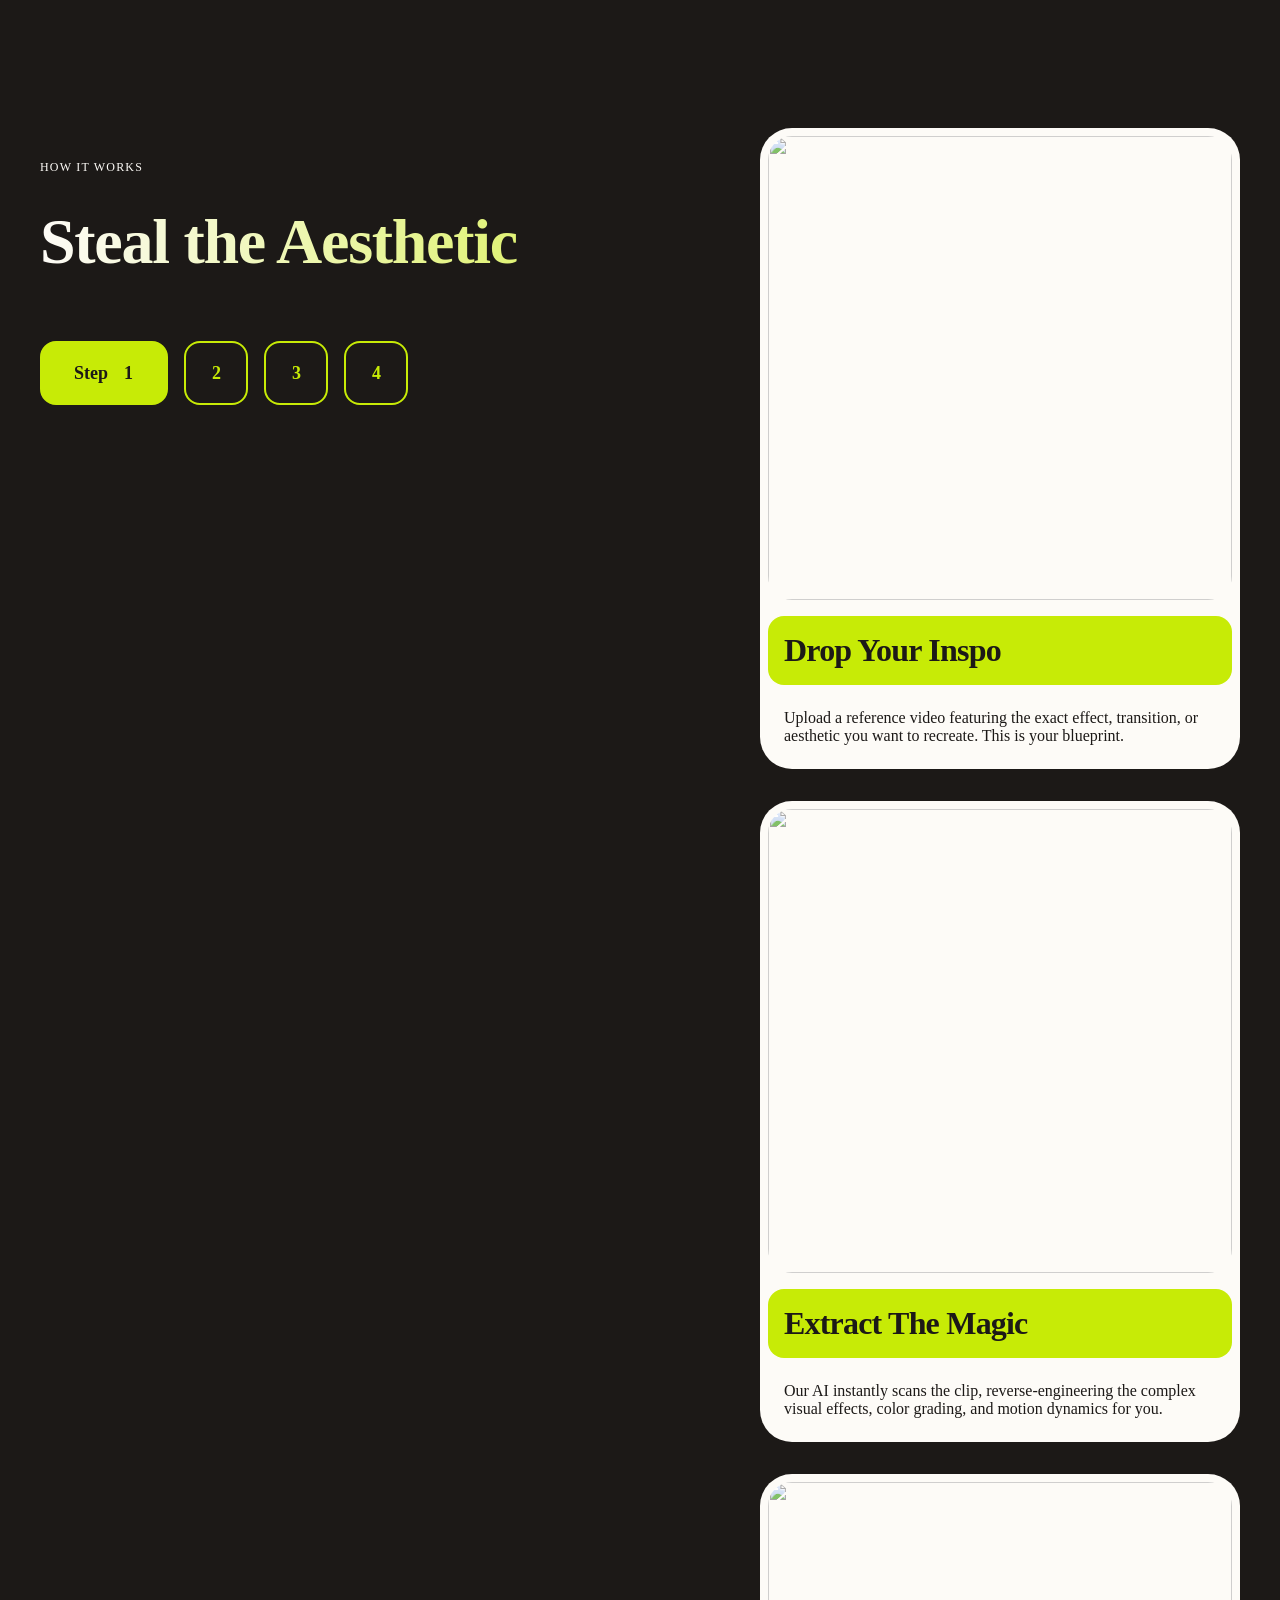
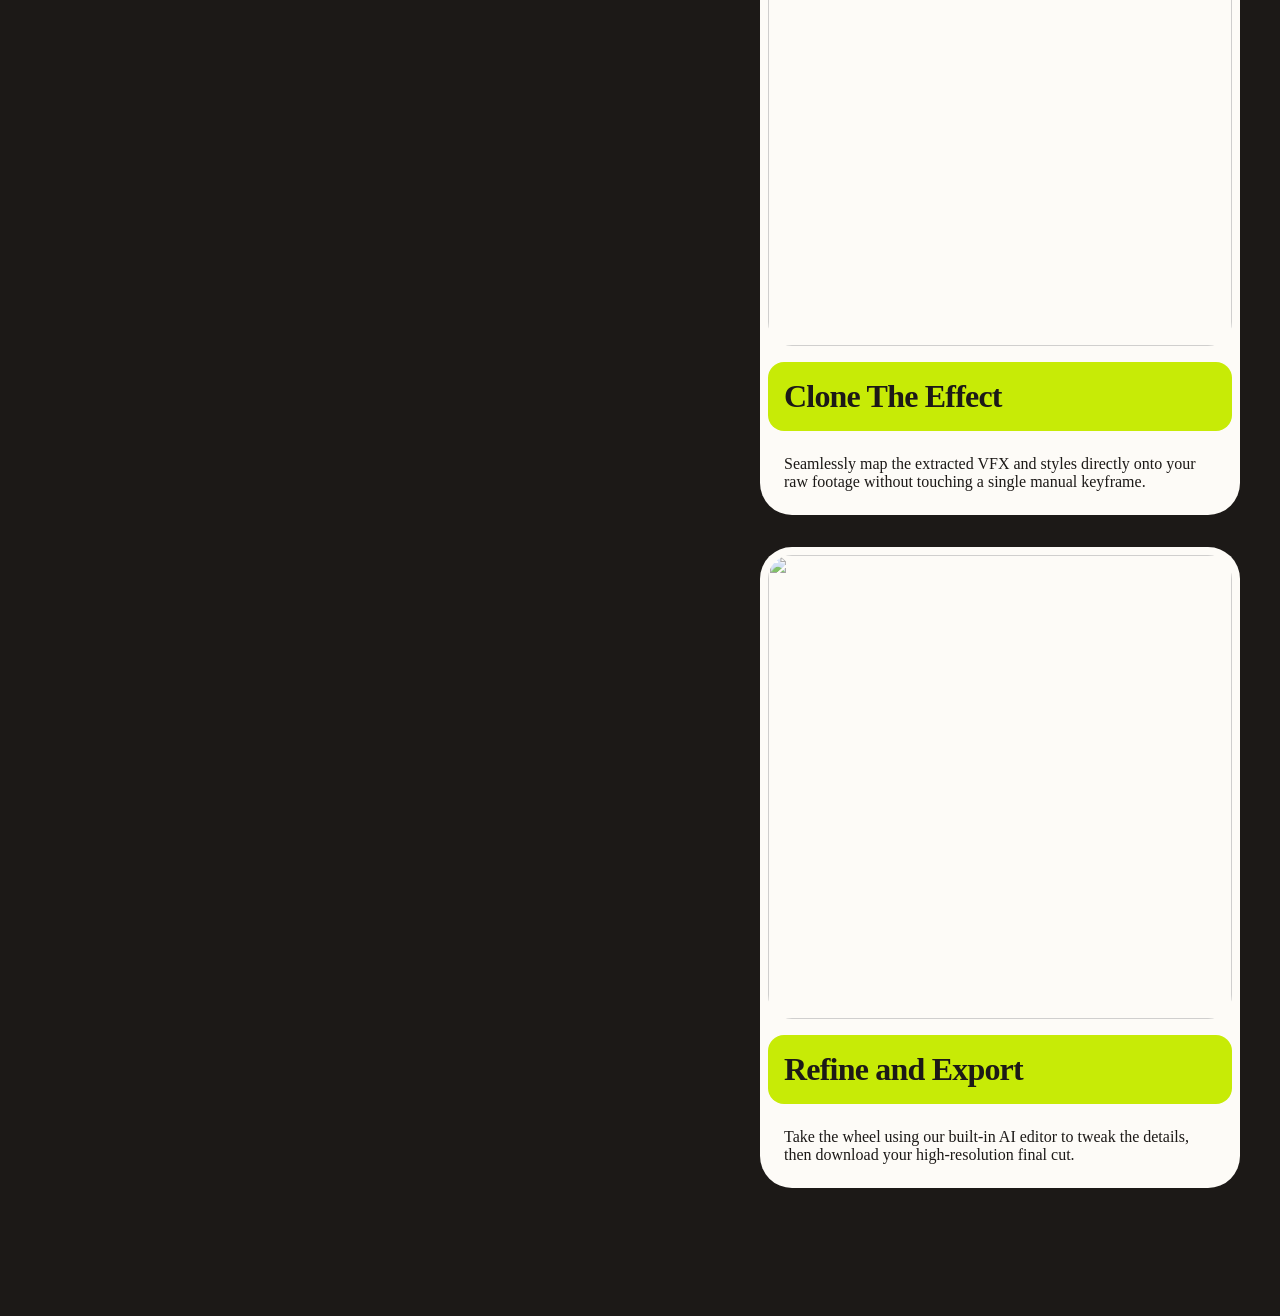
==== test.html @ 05ed0e76 "added changes" ====
<!doctype html>
<html lang="en">
  <head>
    <meta charset="UTF-8" />
    <meta name="viewport" content="width=device-width, initial-scale=1" />
    <title>How We Work - Standalone</title>
    <link rel="stylesheet" type="text/css" href="style.css">
    <style>
      .roadmap{
        position: relative;
        display: flex;
        justify-content: center;
      }
      .how-we-work {
        position: relative;
        width: 100%;
        height: 100%;
        min-height: 100vh;
        color: var(--base);
        display: flex;
        gap: 2rem;
        max-width: 1200px;
      }

      .how-we-work .how-we-work-header {
        position: absolute;
        top: 0;
        left: 0;
        width: 60%;
        height: 100vh;
        overflow: hidden;
        will-change: transform;
      }

      .how-we-work .how-we-work-header-content {
        padding-top: 10rem;
        width: 70%;
        display: flex;
        flex-direction: column;
        gap: 2rem;
      }

      .how-we-work .how-we-work-header-content .how-we-work-header-callout p {
        color: var(--white);
        text-transform: uppercase;
        letter-spacing: 0.1em;
        font-size: 0.75rem;
      }

      .how-we-work .how-we-work-header-content h1 {
        background: linear-gradient(90deg, var(--white), var(--base));
      -webkit-background-clip: text;
      -webkit-text-fill-color: transparent;
      font-family: 'heading';
        margin-bottom: 2rem;
        font-size: 4rem;
        line-height: 1.1;
        letter-spacing: -0.02em;
      }

      .how-we-work .how-we-work-steps {
        display: flex;
        gap: 1rem;
      }

      .how-we-work .how-we-work-step {
        position: relative;
        padding: 1.25rem;
        width: 4rem;
        height: 4rem;
        display: flex;
        align-items: center;
        justify-content: center;
        border: 2px solid var(--base);
        border-radius: 1rem;
        transition: all 0.3s ease;
        overflow: hidden;
      }

      .how-we-work .how-we-work-step p {
        font-size: 1.125rem;
        font-weight: 550;
        margin: 0;
      }

      .how-we-work .how-we-work-step-label {
        position: absolute;
        left: 2rem;
        opacity: 0;
        transform: translateX(-20px);
        transition: all 0.3s ease;
        will-change: transform;
        white-space: nowrap;
      }

      .how-we-work .how-we-work-step-index {
        position: relative;
        transition: all 0.3s ease;
        will-change: transform;
      }

      .how-we-work .how-we-work-step.active {
        width: 8rem;
        color: var(--text);
        background-color: var(--base);
        border-color: var(--base);
      }

      .how-we-work .how-we-work-step.active .how-we-work-step-index {
        transform: translateX(24px);
      }

      .how-we-work .how-we-work-step.active .how-we-work-step-label {
        opacity: 1;
        transform: translateX(0);
      }

      .how-we-work .how-we-work-cards {
        flex: 2;
        position: relative;
        margin-left: 60%;
        display: flex;
        flex-direction: column;
        gap: 2rem;
        padding: 8rem 0;
        will-change: transform;
      }

      .how-we-work .how-we-work-card {
        position: relative;
        display: flex;
        flex-direction: column;
        gap: 1rem;
        background-color: var(--white);
        padding: 0.5rem;
        border-radius: 2rem;
      }

      .how-we-work .how-we-work-card-img {
        position: relative;
        aspect-ratio: 1;
        overflow: hidden;
        border-radius: 1.5rem;
      }

      .how-we-work .how-we-work-card-img img {
        position: absolute;
        top: 0;
        left: 0;
        width: 100%;
        height: 100%;
        opacity: 0.75;
        object-fit: cover;
      }

      .how-we-work .how-we-work-card-index-label {
        color: var(--text);
        font-family: 'heading';
        margin-bottom: 0.5rem;
        background: var(--base);
        padding: 1rem;
        border-radius: 1rem;
      }

      .how-we-work .how-we-work-card-index-label h3 {
        font-size: 2rem;
        letter-spacing: -0.05rem;
        margin: 0;
      }

      .how-we-work .how-we-work-card-copy p{
        color: var(--text);
        padding: 1rem;
      }

      .how-we-work .how-we-work-card-copy {
        color: var(--text);
      }

      @media (max-width: 1000px) {
        .how-we-work {
          flex-direction: column;
          min-height: auto;
        }

        .how-we-work .how-we-work-header {
          position: relative;
          width: 100%;
          height: auto;
          overflow: visible;
        }

        .how-we-work .how-we-work-steps {
          display: none;
        }

        .how-we-work .how-we-work-header-content {
          padding-top: 2rem;
          width: 100%;
          padding-bottom: 1rem;
        }

        .how-we-work .how-we-work-header-content h3 {
          font-size: 2rem;
          margin-bottom: 0;
        }

        .how-we-work .how-we-work-cards {
          margin-left: 0;
          padding: 1rem 0 3rem;
        }
      }
    </style>
  </head>
  <body>
    <section class="roadmap">
    <div class="how-we-work" id="how-we-work">
      <div class="how-we-work-col how-we-work-header" id="how-we-work-header">
        <div class="container">
          <div class="how-we-work-header-content">
            <div class="how-we-work-header-callout">
              <p>How It Works</p>
            </div>
            <h1>
              Steal the Aesthetic
            </h1>
            <div class="how-we-work-steps" id="how-we-work-steps">
              <div class="how-we-work-step active">
                <p class="how-we-work-step-label">Step</p>
                <p class="how-we-work-step-index">1</p>
              </div>
              <div class="how-we-work-step">
                <p class="how-we-work-step-label">Step</p>
                <p class="how-we-work-step-index">2</p>
              </div>
              <div class="how-we-work-step">
                <p class="how-we-work-step-label">Step</p>
                <p class="how-we-work-step-index">3</p>
              </div>
              <div class="how-we-work-step">
                <p class="how-we-work-step-label">Step</p>
                <p class="how-we-work-step-index">4</p>
              </div>
            </div>
          </div>
        </div>
      </div>
      <div class="how-we-work-col how-we-work-cards" id="how-we-work-cards">
        <div class="how-we-work-card">
          <div class="how-we-work-card-img">
            <img src="https://images.unsplash.com/photo-1489515217757-5fd1be406fef?q=80&w=900&auto=format&fit=crop" alt="" />
          </div>
          <div class="how-we-work-card-copy">
            <div class="how-we-work-card-index-label">
              <h3>Drop Your Inspo</h3>
            </div>
            <p class="md">
              Upload a reference video featuring the exact effect, transition, or aesthetic you want to recreate. This is your blueprint.
            </p>
          </div>
        </div>
        <div class="how-we-work-card">
          <div class="how-we-work-card-img">
            <img src="https://images.unsplash.com/photo-1489515217757-5fd1be406fef?q=80&w=900&auto=format&fit=crop" alt="" />
          </div>
          <div class="how-we-work-card-copy">
            <div class="how-we-work-card-index-label">
              <h3>Extract The Magic</h3>
            </div>
            <p class="md">
              Our AI instantly scans the clip, reverse-engineering the complex visual effects, color grading, and motion dynamics for you.
            </p>
          </div>
        </div>
        <div class="how-we-work-card">
          <div class="how-we-work-card-img">
            <img src="https://images.unsplash.com/photo-1489515217757-5fd1be406fef?q=80&w=900&auto=format&fit=crop" alt="" />
          </div>
          <div class="how-we-work-card-copy">
            <div class="how-we-work-card-index-label">
              <h3>Clone The Effect</h3>
            </div>
            <p class="md">
              Seamlessly map the extracted VFX and styles directly onto your raw footage without touching a single manual keyframe.
            </p>
          </div>
        </div>
        <div class="how-we-work-card">
          <div class="how-we-work-card-img">
            <img src="https://images.unsplash.com/photo-1489515217757-5fd1be406fef?q=80&w=900&auto=format&fit=crop" alt="" />
          </div>
          <div class="how-we-work-card-copy">
            <div class="how-we-work-card-index-label">
              <h3>Refine and Export</h3>
            </div>
            <p class="md">
              Take the wheel using our built-in AI editor to tweak the details, then download your high-resolution final cut.
            </p>
          </div>
        </div>
      </div>
    </div>
</section>
    <script src="https://cdn.jsdelivr.net/npm/gsap@3.12.5/dist/gsap.min.js"></script>
    <script src="https://cdn.jsdelivr.net/npm/gsap@3.12.5/dist/ScrollTrigger.min.js"></script>
    <script>
      gsap.registerPlugin(ScrollTrigger);

      const container = document.getElementById("how-we-work");
      const header = document.getElementById("how-we-work-header");
      const cards = document.getElementById("how-we-work-cards");
      const stepsWrap = document.getElementById("how-we-work-steps");

      let isMobile = window.innerWidth <= 1000;
      let triggers = [];

      const setActiveStep = (index) => {
        const steps = stepsWrap.querySelectorAll(".how-we-work-step");
        steps.forEach((step, i) => {
          step.classList.toggle("active", i === index);
        });
      };

      const clearTriggers = () => {
        triggers.forEach((trigger) => trigger.kill());
        triggers = [];
      };

      const initStepIntro = () => {
        if (!stepsWrap) return;
        const steps = stepsWrap.querySelectorAll(".how-we-work-step");
        gsap.set(steps, { opacity: 0, x: -40 });

        const intro = ScrollTrigger.create({
          trigger: stepsWrap,
          start: "top 75%",
          once: true,
          animation: gsap.to(steps, {
            opacity: 1,
            x: 0,
            duration: 0.3,
            stagger: -0.1,
            ease: "none",
          }),
        });
        triggers.push(intro);
      };

      const initScroll = () => {
        clearTriggers();
        initStepIntro();

        if (isMobile) return;

        const mainTrigger = ScrollTrigger.create({
          trigger: container,
          start: "top top",
          endTrigger: cards,
          end: "bottom bottom",
          pin: header,
          pinSpacing: false,
        });
        triggers.push(mainTrigger);

        const cardElements = cards.querySelectorAll(".how-we-work-card");
        cardElements.forEach((card, index) => {
          const cardTrigger = ScrollTrigger.create({
            trigger: card,
            start: "top center",
            end: "bottom center",
            onEnter: () => setActiveStep(index),
            onEnterBack: () => setActiveStep(index),
            onLeave: () => {
              if (index < cardElements.length - 1) {
                setActiveStep(index + 1);
              }
            },
            onLeaveBack: () => {
              if (index > 0) {
                setActiveStep(index - 1);
              }
            },
          });
          triggers.push(cardTrigger);
        });
      };

      const onResize = () => {
        const nextIsMobile = window.innerWidth <= 1000;
        if (nextIsMobile !== isMobile) {
          isMobile = nextIsMobile;
          initScroll();
          ScrollTrigger.refresh();
        }
      };

      window.addEventListener("resize", onResize);
      initScroll();
    </script>
  </body>
</html>
---- style.css ----
*{
	margin: 0;
	padding: 0;
	box-sizing: border-box;
}

@font-face {
  font-family: 'heading';
  src: url('heading.woff2') format('woff2');
  font-weight: normal;
  font-style: normal;
  font-display: swap;
}

@font-face {
  font-family: 'base';
  src: url('base.woff2') format('woff2');
  font-weight: normal;
  font-style: normal;
  font-display: swap;
}

:root{
	--base:#C7EB06;
	--white:#FDFBF7;
	--text:#1C1917;



	 --shiny-cta-bg: #1C1917;
  --shiny-cta-bg-subtle: #1C1917;
  --shiny-cta-fg: #FDFBF7;
  --shiny-cta-highlight: #C7EB06;
  --shiny-cta-highlight-subtle: #C7EB06;
}

/* Width of the scrollbar */
::-webkit-scrollbar {
  width: 10px;
  background: var(--text);
}

/* Scrollbar track */
::-webkit-scrollbar-track {
  background: var(--text);
  border-radius: 10px;
}

/* Scrollbar handle */
::-webkit-scrollbar-thumb {
  background: var(--base);
  border-radius: 3px;
}

/* Handle on hover */
::-webkit-scrollbar-thumb:hover {
  background: var(--white);
}

body{
	position: relative;
	width: 100%;
	height: fit-content;
	overflow-x: hidden;
	font-family: 'base';
  background: var(--text);
}

img{
	height: 100%;
	width: 100%;
	object-fit: cover;
}




.loader {
  position: fixed;
  top: 0;
  left: 0;
  width: 100%;
  height: 100%;
  background-color: var(--text);
  color: var(--white);
  display: flex;
  align-items: flex-end;
  overflow: hidden;
  z-index: 9990;
}
.loader-text{
  background: #000;
  font-family: 'heading';
  font-size: 2rem;
  height: 100vh;
  width: 100%;
  display: flex;
  align-items: center;
  justify-content: center;
}
.revealer {
  position: absolute;
  top: 50%;
  left: 50%;
  transform: translate(-50%, -50%);
}

.container {
  position: relative;
  width: 100vw;
  height: 100vh;
  overflow: hidden;
}

.site-info {
  position: absolute;
  top: 2em;
  left: 2em;
  display: flex;
  flex-direction: column;
  gap: 0.125em;
}

.line {
  clip-path: polygon(0 0, 100% 0, 100% 100%, 0% 100%);
  height: 18px;
}

.line p {
  position: relative;
  font-family: "PP Neue Montreal";
  font-size: 14px;
  font-weight: 500;
  letter-spacing: -0.125px;
  opacity: 0.5;
  -webkit-font-smoothing: antialiased;
  -moz-osx-font-smoothing: grayscale;
  transform: translateY(18px);
  will-change: transform;
}

.toggle-btn {
  position: fixed;
  top: 2em;
  right: 2em;
  padding: 0.5rem 1rem;
  height: 2.5rem;
  display: flex;
  align-items: center;
  justify-content: center;
  background: var(--base);
  border-radius: 1rem;
  transform: scale(0);
  cursor: pointer;
  z-index: 99999;
}

.menu-panel {
  position: fixed;
  top: 5.5rem;
  right: 2rem;
  background: var(--base);
  padding: 0.5rem;
  border-radius: 1.5rem;
  z-index: 99998;
  transform: translateX(calc(100% + 2rem));
  opacity: 0;
  pointer-events: none;
  transition: transform 0.35s ease, opacity 0.2s ease;
}

.menu-panel.is-open {
  transform: translateX(0);
  opacity: 1;
  pointer-events: auto;
}

.menu-item {
  display: block;
  padding: 0.6rem 0.9rem;
  color: var(--text);
  text-decoration: none;
  border-radius: 1rem;
}

.menu-item:hover {
  background: var(--white);
  color: var(--text);
}

.logo{
	position: fixed;
	top:2rem;
	left:2rem;
	height: 2.5rem;
	width: fit-content;
	z-index: 99999;
	transform: scale(0);
}
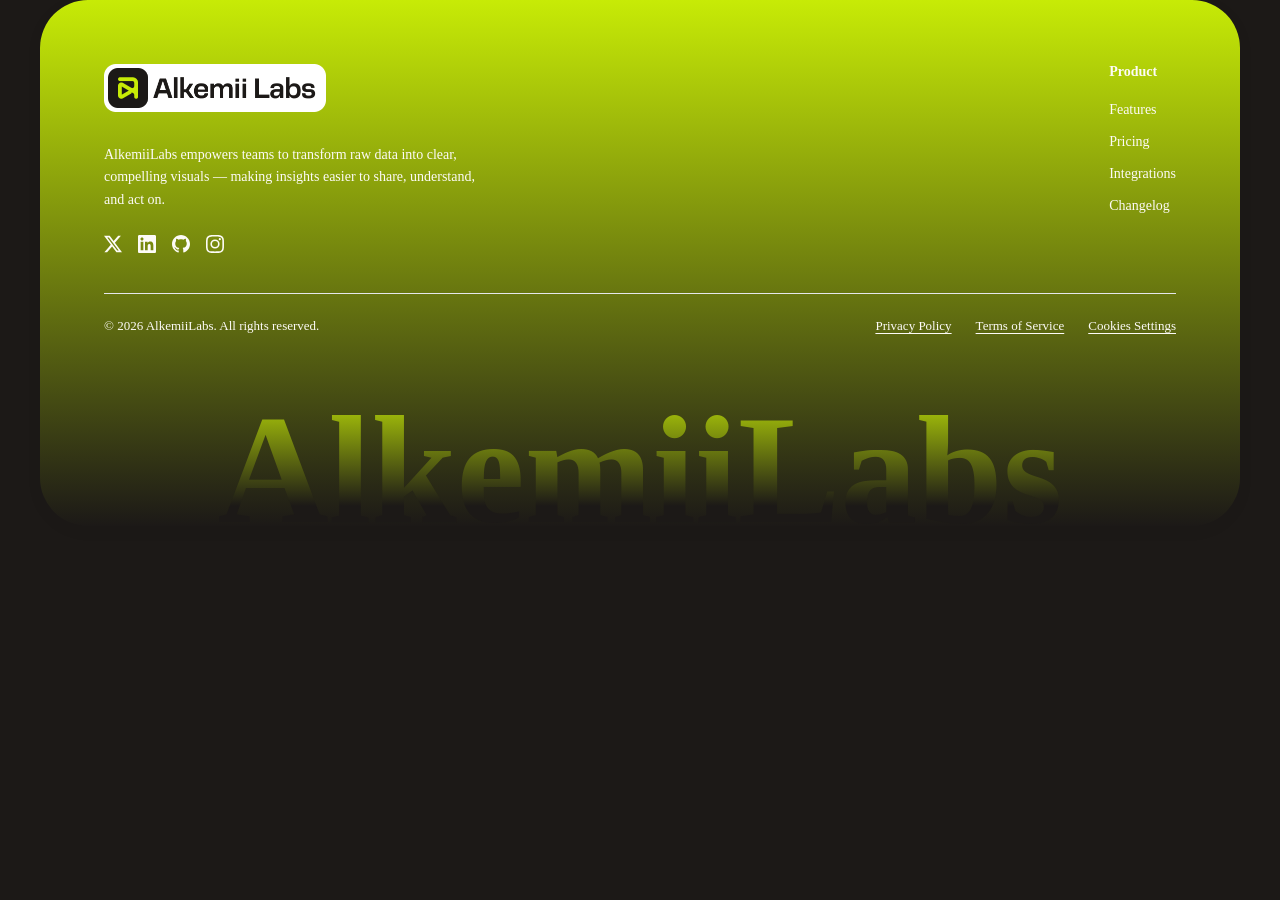
==== commit 21031ac7: "Update social media links in test.html" ====
--- a/test.html
+++ b/test.html
@@ -1,401 +1,241 @@
-<!doctype html>
+<!DOCTYPE html>
 <html lang="en">
-  <head>
-    <meta charset="UTF-8" />
-    <meta name="viewport" content="width=device-width, initial-scale=1" />
-    <title>How We Work - Standalone</title>
+<head>
+    <meta charset="UTF-8">
+    <meta name="viewport" content="width=device-width, initial-scale=1.0">
     <link rel="stylesheet" type="text/css" href="style.css">
+    <title>AlkemiiLabs Footer</title>
     <style>
-      .roadmap{
-        position: relative;
-        display: flex;
-        justify-content: center;
-      }
-      .how-we-work {
-        position: relative;
-        width: 100%;
-        height: 100%;
-        min-height: 100vh;
-        color: var(--base);
-        display: flex;
-        gap: 2rem;
-        max-width: 1200px;
-      }
-
-      .how-we-work .how-we-work-header {
-        position: absolute;
-        top: 0;
-        left: 0;
-        width: 60%;
-        height: 100vh;
-        overflow: hidden;
-        will-change: transform;
-      }
-
-      .how-we-work .how-we-work-header-content {
-        padding-top: 10rem;
-        width: 70%;
-        display: flex;
-        flex-direction: column;
-        gap: 2rem;
-      }
-
-      .how-we-work .how-we-work-header-content .how-we-work-header-callout p {
-        color: var(--white);
-        text-transform: uppercase;
-        letter-spacing: 0.1em;
-        font-size: 0.75rem;
-      }
-
-      .how-we-work .how-we-work-header-content h1 {
-        background: linear-gradient(90deg, var(--white), var(--base));
-      -webkit-background-clip: text;
-      -webkit-text-fill-color: transparent;
-      font-family: 'heading';
-        margin-bottom: 2rem;
-        font-size: 4rem;
-        line-height: 1.1;
-        letter-spacing: -0.02em;
-      }
-
-      .how-we-work .how-we-work-steps {
-        display: flex;
-        gap: 1rem;
-      }
-
-      .how-we-work .how-we-work-step {
-        position: relative;
-        padding: 1.25rem;
-        width: 4rem;
-        height: 4rem;
-        display: flex;
-        align-items: center;
-        justify-content: center;
-        border: 2px solid var(--base);
-        border-radius: 1rem;
-        transition: all 0.3s ease;
-        overflow: hidden;
-      }
-
-      .how-we-work .how-we-work-step p {
-        font-size: 1.125rem;
-        font-weight: 550;
-        margin: 0;
-      }
-
-      .how-we-work .how-we-work-step-label {
-        position: absolute;
-        left: 2rem;
-        opacity: 0;
-        transform: translateX(-20px);
-        transition: all 0.3s ease;
-        will-change: transform;
-        white-space: nowrap;
-      }
-
-      .how-we-work .how-we-work-step-index {
-        position: relative;
-        transition: all 0.3s ease;
-        will-change: transform;
-      }
-
-      .how-we-work .how-we-work-step.active {
-        width: 8rem;
-        color: var(--text);
-        background-color: var(--base);
-        border-color: var(--base);
-      }
-
-      .how-we-work .how-we-work-step.active .how-we-work-step-index {
-        transform: translateX(24px);
-      }
-
-      .how-we-work .how-we-work-step.active .how-we-work-step-label {
-        opacity: 1;
-        transform: translateX(0);
-      }
-
-      .how-we-work .how-we-work-cards {
-        flex: 2;
-        position: relative;
-        margin-left: 60%;
-        display: flex;
-        flex-direction: column;
-        gap: 2rem;
-        padding: 8rem 0;
-        will-change: transform;
-      }
-
-      .how-we-work .how-we-work-card {
-        position: relative;
-        display: flex;
-        flex-direction: column;
-        gap: 1rem;
-        background-color: var(--white);
-        padding: 0.5rem;
-        border-radius: 2rem;
-      }
-
-      .how-we-work .how-we-work-card-img {
-        position: relative;
-        aspect-ratio: 1;
-        overflow: hidden;
-        border-radius: 1.5rem;
-      }
-
-      .how-we-work .how-we-work-card-img img {
-        position: absolute;
-        top: 0;
-        left: 0;
-        width: 100%;
-        height: 100%;
-        opacity: 0.75;
-        object-fit: cover;
-      }
-
-      .how-we-work .how-we-work-card-index-label {
-        color: var(--text);
-        font-family: 'heading';
-        margin-bottom: 0.5rem;
-        background: var(--base);
-        padding: 1rem;
-        border-radius: 1rem;
-      }
-
-      .how-we-work .how-we-work-card-index-label h3 {
-        font-size: 2rem;
-        letter-spacing: -0.05rem;
-        margin: 0;
-      }
-
-      .how-we-work .how-we-work-card-copy p{
-        color: var(--text);
-        padding: 1rem;
-      }
-
-      .how-we-work .how-we-work-card-copy {
-        color: var(--text);
-      }
-
-      @media (max-width: 1000px) {
-        .how-we-work {
-          flex-direction: column;
-          min-height: auto;
-        }
-
-        .how-we-work .how-we-work-header {
-          position: relative;
-          width: 100%;
-          height: auto;
-          overflow: visible;
-        }
-
-        .how-we-work .how-we-work-steps {
-          display: none;
-        }
-
-        .how-we-work .how-we-work-header-content {
-          padding-top: 2rem;
-          width: 100%;
-          padding-bottom: 1rem;
-        }
-
-        .how-we-work .how-we-work-header-content h3 {
-          font-size: 2rem;
-          margin-bottom: 0;
-        }
-
-        .how-we-work .how-we-work-cards {
-          margin-left: 0;
-          padding: 1rem 0 3rem;
-        }
-      }
+
+
+        /* Footer Container */
+        .footer-wrapper {
+            background: linear-gradient(0deg, var(--text) 0%, var(--base) 100%);
+            max-width: 1200px;
+            margin: 0 auto;
+            border-radius: 3rem;
+            padding: 4rem;
+            padding-bottom: 0;
+            box-shadow: 0 4px 20px rgba(0, 0, 0, 0.03);
+            color: var(--white);
+        }
+
+        /* Top Section: Brand & Links */
+        .footer-top {
+            display: flex;
+            justify-content: space-between;
+            flex-wrap: wrap;
+            gap: 48px;
+        }
+
+        /* Brand Column (Left) */
+        .footer-brand {
+            flex: 1;
+            max-width: 380px;
+        }
+
+        .brand-logo {
+            position: relative;
+            height: 3rem;
+            width: fit-content;
+            margin-bottom: 2rem;
+        }
+
+        .brand-desc {
+            color: var(--white);
+            font-size: 14px;
+            line-height: 1.6;
+            margin-bottom: 24px;
+        }
+
+        .social-icons {
+            display: flex;
+            gap: 16px;
+        }
+
+        .social-icons a {
+            color: var(--white);
+            display: flex;
+            align-items: center;
+            justify-content: center;
+            text-decoration: none;
+            transition: opacity 0.2s;
+        }
+
+        .social-icons a:hover {
+            opacity: 0.7;
+        }
+
+        /* Links Section (Right) */
+        .footer-links-container {
+            display: flex;
+            gap: 64px;
+            flex-wrap: wrap;
+        }
+
+        .link-column h4 {
+            font-size: 14px;
+            font-weight: 600;
+            margin-bottom: 20px;
+            color: var(--white);
+        }
+
+        .link-column ul {
+            list-style: none;
+            display: flex;
+            flex-direction: column;
+            gap: 14px;
+        }
+
+        .link-column a {
+            color: var(--white);
+            text-decoration: none;
+            font-size: 14px;
+            transition: color 0.2s;
+        }
+
+        .link-column a:hover {
+            color: #111827;
+        }
+
+        /* Divider */
+        .footer-divider {
+            border: none;
+            border-top: 1px solid #e5e7eb;
+            margin: 40px 0 24px 0;
+        }
+
+        /* Bottom Section: Copyright & Legal */
+        .footer-bottom {
+            display: flex;
+            justify-content: space-between;
+            align-items: center;
+            flex-wrap: wrap;
+            gap: 20px;
+        }
+
+        .copyright {
+            color: var(--white);
+            font-size: 13px;
+        }
+
+        .legal-links {
+            display: flex;
+            gap: 24px;
+        }
+
+        .legal-links a {
+            color: var(--white);
+            text-decoration: underline;
+            font-size: 13px;
+            text-underline-offset: 3px;
+            transition: color 0.2s;
+        }
+
+        .legal-links a:hover {
+            color: #111827;
+        }
+
+        .footer-wrapper .grad-logo{
+            width: 100%;
+            display: flex;
+            align-items: center;
+            justify-content: center;
+            font-family: 'heading';
+            color: #000;
+            height: 12rem;
+        }
+        .footer-wrapper .grad-logo h1{
+            position: absolute;
+            margin-top: 5rem;
+            font-size: 12vw;
+            background: linear-gradient(0deg, var(--text) 30%, var(--base) 100%);
+        -webkit-background-clip: text;
+        -webkit-text-fill-color: transparent;
+        }
+
+        /* Responsive adjustments */
+        @media (max-width: 768px) {
+            .footer-wrapper {
+                padding: 3rem;
+            }
+            .footer-top {
+                flex-direction: column;
+            }
+            .footer-links-container {
+                gap: 40px;
+                justify-content: space-between;
+                width: 100%;
+            }
+            .footer-bottom {
+                flex-direction: column;
+                align-items: flex-start;
+            }
+            .footer-wrapper .grad-logo{
+                height: 5rem;
+            }
+            .footer-wrapper .grad-logo h1{
+                font-size: 15vw;
+            }
+        }
     </style>
-  </head>
-  <body>
-    <section class="roadmap">
-    <div class="how-we-work" id="how-we-work">
-      <div class="how-we-work-col how-we-work-header" id="how-we-work-header">
-        <div class="container">
-          <div class="how-we-work-header-content">
-            <div class="how-we-work-header-callout">
-              <p>How It Works</p>
-            </div>
-            <h1>
-              Steal the Aesthetic
-            </h1>
-            <div class="how-we-work-steps" id="how-we-work-steps">
-              <div class="how-we-work-step active">
-                <p class="how-we-work-step-label">Step</p>
-                <p class="how-we-work-step-index">1</p>
-              </div>
-              <div class="how-we-work-step">
-                <p class="how-we-work-step-label">Step</p>
-                <p class="how-we-work-step-index">2</p>
-              </div>
-              <div class="how-we-work-step">
-                <p class="how-we-work-step-label">Step</p>
-                <p class="how-we-work-step-index">3</p>
-              </div>
-              <div class="how-we-work-step">
-                <p class="how-we-work-step-label">Step</p>
-                <p class="how-we-work-step-index">4</p>
-              </div>
-            </div>
-          </div>
+</head>
+<body>
+
+    <footer class="footer-wrapper">
+        <div class="footer-top">
+            
+            <div class="footer-brand">
+                <div class="brand-logo">
+                    <img src="full-logo.png">
+                </div>
+                <p class="brand-desc">
+                    AlkemiiLabs empowers teams to transform raw data into clear, compelling visuals — making insights easier to share, understand, and act on.
+                </p>
+                <div class="social-icons">
+                    <a href="https://discord.gg/m47SVJjaw" aria-label="Discord">
+                        <svg width="18" height="18" viewBox="0 0 24 24" fill="currentColor"><path d="M18.901 1.153h3.68l-8.04 9.19L24 22.846h-7.406l-5.8-7.584-6.638 7.584H.474l8.6-9.83L0 1.154h7.594l5.243 6.932ZM17.61 20.644h2.039L6.486 3.24H4.298Z"/></svg>
+                    </a>
+                    <a href="https://www.linkedin.com/company/alkemii-labs/?viewAsMember=true" aria-label="LinkedIn">
+                        <svg width="18" height="18" viewBox="0 0 24 24" fill="currentColor"><path d="M20.447 20.452h-3.554v-5.569c0-1.328-.027-3.037-1.852-3.037-1.853 0-2.136 1.445-2.136 2.939v5.667H9.351V9h3.414v1.561h.046c.477-.9 1.637-1.85 3.37-1.85 3.601 0 4.267 2.37 4.267 5.455v6.286zM5.337 7.433c-1.144 0-2.063-.926-2.063-2.065 0-1.138.92-2.063 2.063-2.063 1.14 0 2.064.925 2.064 2.063 0 1.139-.925 2.065-2.064 2.065zm1.782 13.019H3.555V9h3.564v11.452zM22.225 0H1.771C.792 0 0 .774 0 1.729v20.542C0 23.227.792 24 1.771 24h20.451C23.2 24 24 23.227 24 22.271V1.729C24 .774 23.2 0 22.225 0z"/></svg>
+                    </a>
+                    <a href="https://github.com/alkemii-labs" aria-label="GitHub">
+                        <svg width="18" height="18" viewBox="0 0 24 24" fill="currentColor"><path d="M12 0c-6.626 0-12 5.373-12 12 0 5.302 3.438 9.8 8.207 11.387.599.111.793-.261.793-.577v-2.234c-3.338.726-4.033-1.416-4.033-1.416-.546-1.387-1.333-1.756-1.333-1.756-1.089-.745.083-.729.083-.729 1.205.084 1.839 1.237 1.839 1.237 1.07 1.834 2.807 1.304 3.492.997.107-.775.418-1.305.762-1.604-2.665-.305-5.467-1.334-5.467-5.931 0-1.311.469-2.381 1.236-3.221-.124-.303-.535-1.524.117-3.176 0 0 1.008-.322 3.301 1.23.957-.266 1.983-.399 3.003-.404 1.02.005 2.047.138 3.006.404 2.291-1.552 3.297-1.23 3.297-1.23.653 1.653.242 2.874.118 3.176.77.84 1.235 1.911 1.235 3.221 0 4.609-2.807 5.624-5.479 5.921.43.372.823 1.102.823 2.222v3.293c0 .319.192.694.801.576 4.765-1.589 8.199-6.086 8.199-11.386 0-6.627-5.373-12-12-12z"/></svg>
+                    </a>
+                     <a href="#" aria-label="Instagram">
+                        <svg width="18" height="18" viewBox="0 0 24 24" fill="currentColor"><path d="M12 2.163c3.204 0 3.584.012 4.85.07 3.252.148 4.771 1.691 4.919 4.919.058 1.265.069 1.645.069 4.849 0 3.205-.012 3.584-.069 4.849-.149 3.225-1.664 4.771-4.919 4.919-1.266.058-1.644.07-4.85.07-3.204 0-3.584-.012-4.849-.07-3.26-.149-4.771-1.699-4.919-4.92-.058-1.265-.07-1.644-.07-4.849 0-3.204.013-3.583.07-4.849.149-3.227 1.664-4.771 4.919-4.919 1.266-.057 1.645-.069 4.849-.069zM12 0C8.741 0 8.333.014 7.053.072 2.695.272.273 2.69.073 7.052.014 8.333 0 8.741 0 12c0 3.259.014 3.668.072 4.948.2 4.358 2.618 6.78 6.98 6.98C8.333 23.986 8.741 24 12 24c3.259 0 3.668-.014 4.948-.072 4.354-.2 6.782-2.618 6.979-6.98.059-1.28.073-1.689.073-4.948 0-3.259-.014-3.667-.072-4.947-.196-4.354-2.617-6.78-6.979-6.98C15.668.014 15.259 0 12 0zm0 5.838a6.162 6.162 0 100 12.324 6.162 6.162 0 000-12.324zM12 16a4 4 0 110-8 4 4 0 010 8zm6.406-11.845a1.44 1.44 0 100 2.881 1.44 1.44 0 000-2.881z"/></svg>
+                    </a>
+                </div>
+            </div>
+
+            <div class="footer-links-container">
+                <div class="link-column">
+                    <h4>Product</h4>
+                    <ul>
+                        <li><a href="#">Features</a></li>
+                        <li><a href="#">Pricing</a></li>
+                        <li><a href="#">Integrations</a></li>
+                        <li><a href="#">Changelog</a></li>
+                    </ul>
+                </div>
+            </div>
+            
         </div>
-      </div>
-      <div class="how-we-work-col how-we-work-cards" id="how-we-work-cards">
-        <div class="how-we-work-card">
-          <div class="how-we-work-card-img">
-            <img src="https://images.unsplash.com/photo-1489515217757-5fd1be406fef?q=80&w=900&auto=format&fit=crop" alt="" />
-          </div>
-          <div class="how-we-work-card-copy">
-            <div class="how-we-work-card-index-label">
-              <h3>Drop Your Inspo</h3>
-            </div>
-            <p class="md">
-              Upload a reference video featuring the exact effect, transition, or aesthetic you want to recreate. This is your blueprint.
-            </p>
-          </div>
+
+        <hr class="footer-divider">
+
+        <div class="footer-bottom">
+            <div class="copyright">
+                © 2026 AlkemiiLabs. All rights reserved.
+            </div>
+            <div class="legal-links">
+                <a href="#">Privacy Policy</a>
+                <a href="#">Terms of Service</a>
+                <a href="#">Cookies Settings</a>
+            </div>
         </div>
-        <div class="how-we-work-card">
-          <div class="how-we-work-card-img">
-            <img src="https://images.unsplash.com/photo-1489515217757-5fd1be406fef?q=80&w=900&auto=format&fit=crop" alt="" />
-          </div>
-          <div class="how-we-work-card-copy">
-            <div class="how-we-work-card-index-label">
-              <h3>Extract The Magic</h3>
-            </div>
-            <p class="md">
-              Our AI instantly scans the clip, reverse-engineering the complex visual effects, color grading, and motion dynamics for you.
-            </p>
-          </div>
-        </div>
-        <div class="how-we-work-card">
-          <div class="how-we-work-card-img">
-            <img src="https://images.unsplash.com/photo-1489515217757-5fd1be406fef?q=80&w=900&auto=format&fit=crop" alt="" />
-          </div>
-          <div class="how-we-work-card-copy">
-            <div class="how-we-work-card-index-label">
-              <h3>Clone The Effect</h3>
-            </div>
-            <p class="md">
-              Seamlessly map the extracted VFX and styles directly onto your raw footage without touching a single manual keyframe.
-            </p>
-          </div>
-        </div>
-        <div class="how-we-work-card">
-          <div class="how-we-work-card-img">
-            <img src="https://images.unsplash.com/photo-1489515217757-5fd1be406fef?q=80&w=900&auto=format&fit=crop" alt="" />
-          </div>
-          <div class="how-we-work-card-copy">
-            <div class="how-we-work-card-index-label">
-              <h3>Refine and Export</h3>
-            </div>
-            <p class="md">
-              Take the wheel using our built-in AI editor to tweak the details, then download your high-resolution final cut.
-            </p>
-          </div>
-        </div>
-      </div>
-    </div>
-</section>
-    <script src="https://cdn.jsdelivr.net/npm/gsap@3.12.5/dist/gsap.min.js"></script>
-    <script src="https://cdn.jsdelivr.net/npm/gsap@3.12.5/dist/ScrollTrigger.min.js"></script>
-    <script>
-      gsap.registerPlugin(ScrollTrigger);
-
-      const container = document.getElementById("how-we-work");
-      const header = document.getElementById("how-we-work-header");
-      const cards = document.getElementById("how-we-work-cards");
-      const stepsWrap = document.getElementById("how-we-work-steps");
-
-      let isMobile = window.innerWidth <= 1000;
-      let triggers = [];
-
-      const setActiveStep = (index) => {
-        const steps = stepsWrap.querySelectorAll(".how-we-work-step");
-        steps.forEach((step, i) => {
-          step.classList.toggle("active", i === index);
-        });
-      };
-
-      const clearTriggers = () => {
-        triggers.forEach((trigger) => trigger.kill());
-        triggers = [];
-      };
-
-      const initStepIntro = () => {
-        if (!stepsWrap) return;
-        const steps = stepsWrap.querySelectorAll(".how-we-work-step");
-        gsap.set(steps, { opacity: 0, x: -40 });
-
-        const intro = ScrollTrigger.create({
-          trigger: stepsWrap,
-          start: "top 75%",
-          once: true,
-          animation: gsap.to(steps, {
-            opacity: 1,
-            x: 0,
-            duration: 0.3,
-            stagger: -0.1,
-            ease: "none",
-          }),
-        });
-        triggers.push(intro);
-      };
-
-      const initScroll = () => {
-        clearTriggers();
-        initStepIntro();
-
-        if (isMobile) return;
-
-        const mainTrigger = ScrollTrigger.create({
-          trigger: container,
-          start: "top top",
-          endTrigger: cards,
-          end: "bottom bottom",
-          pin: header,
-          pinSpacing: false,
-        });
-        triggers.push(mainTrigger);
-
-        const cardElements = cards.querySelectorAll(".how-we-work-card");
-        cardElements.forEach((card, index) => {
-          const cardTrigger = ScrollTrigger.create({
-            trigger: card,
-            start: "top center",
-            end: "bottom center",
-            onEnter: () => setActiveStep(index),
-            onEnterBack: () => setActiveStep(index),
-            onLeave: () => {
-              if (index < cardElements.length - 1) {
-                setActiveStep(index + 1);
-              }
-            },
-            onLeaveBack: () => {
-              if (index > 0) {
-                setActiveStep(index - 1);
-              }
-            },
-          });
-          triggers.push(cardTrigger);
-        });
-      };
-
-      const onResize = () => {
-        const nextIsMobile = window.innerWidth <= 1000;
-        if (nextIsMobile !== isMobile) {
-          isMobile = nextIsMobile;
-          initScroll();
-          ScrollTrigger.refresh();
-        }
-      };
-
-      window.addEventListener("resize", onResize);
-      initScroll();
-    </script>
-  </body>
+        <div class="grad-logo"><h1>AlkemiiLabs</h1></div>
+    </footer>
+
+</body>
 </html>
--- a/style.css
+++ b/style.css
@@ -193,7 +193,7 @@
 	top:2rem;
 	left:2rem;
 	height: 2.5rem;
-	width: fit-content;
+	width: 11.536rem;
 	z-index: 99999;
 	transform: scale(0);
 }
